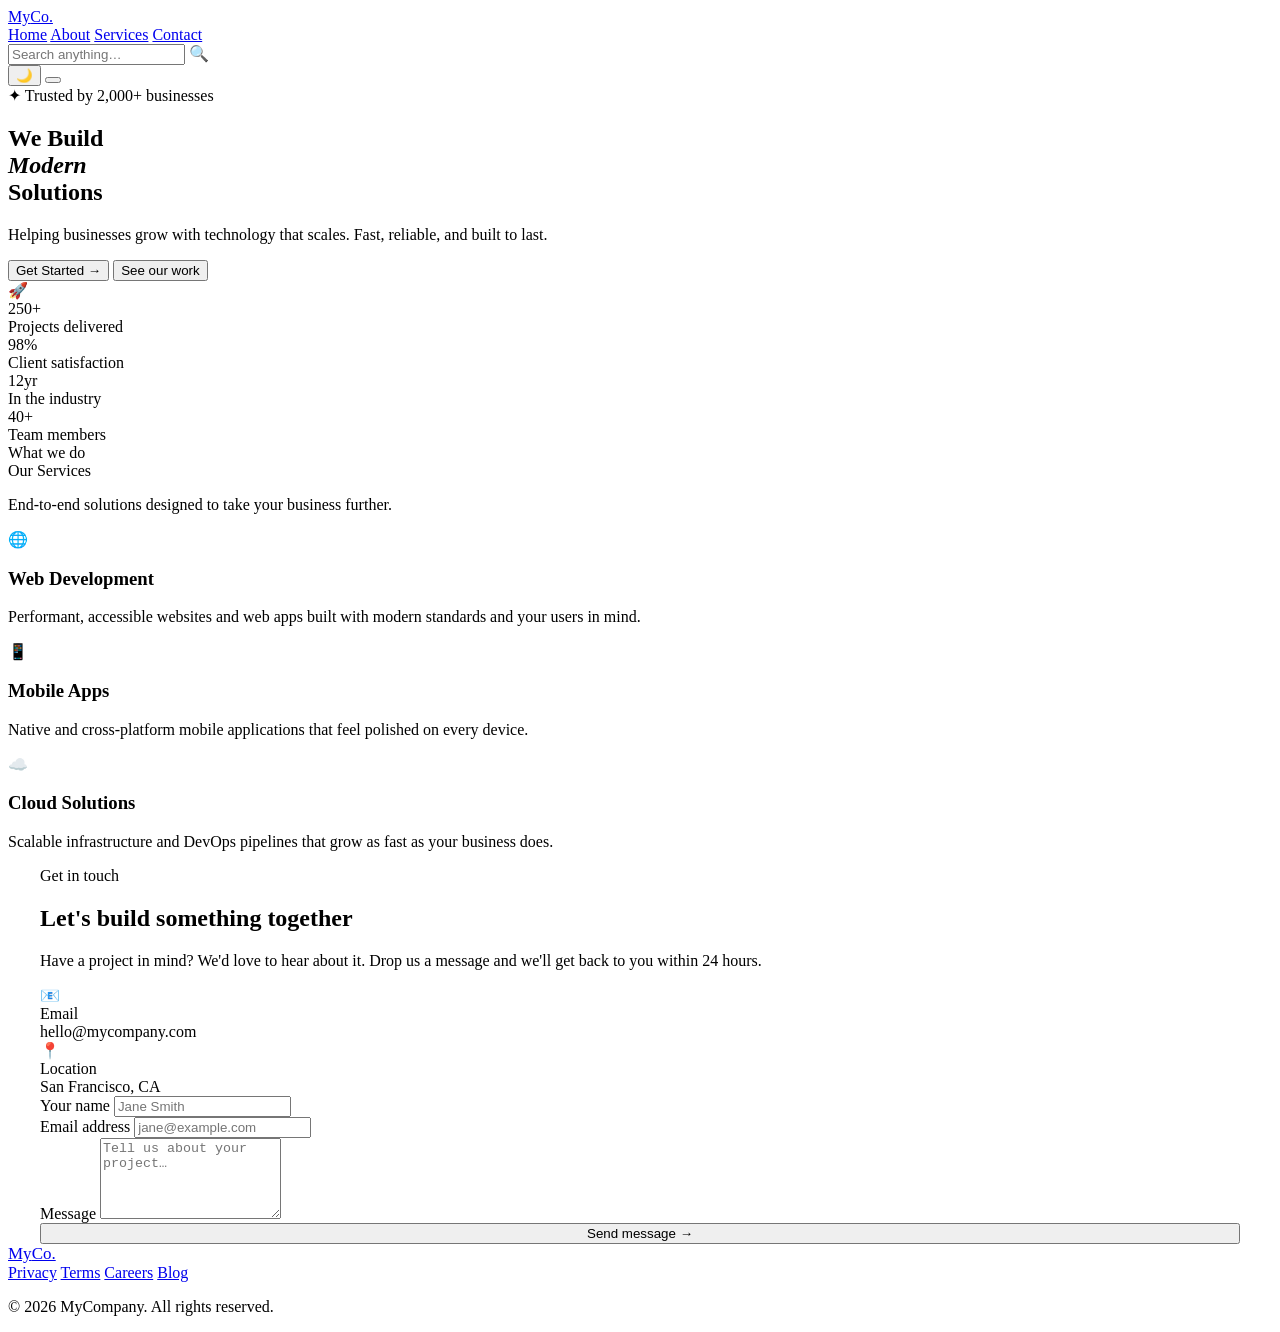
==== index.html @ 7e1bfcbe "updated files" ====
<!DOCTYPE html>
<html lang="en">

<head>
  <meta charset="UTF-8">
  <meta name="viewport" content="width=device-width, initial-scale=1.0">
  <title>MyCompany</title>

  <link rel="stylesheet" href="C:\TICL-Project\css\styles.css">
</head>

<body>
  <!-- OVERLAY -->
  <div class="overlay" id="overlay">
  </div>

  <!-- HEADER -->
  <header id="header">

    <a href="#" class="logo">My<span>Co.</span></a>

    <!-- NAV (MOVE THIS UP) -->
    <nav id="nav">
      <a href="C:\TICL-Project\pages\index.html" class="active">Home</a>
      <a href="C:\TICL-Project\pages\about.html">About</a>
      <a href="C:\TICL-Project\pages\services.html">Services</a>
      <a href="C:\TICL-Project\pages\contact.html">Contact</a>
    </nav>

    <!-- SEARCH -->
    <div class="search-wrap">
      <input type="text" id="searchInput" placeholder="Search anything…" class="search-input">
      <span class="search-icon">🔍</span>
    </div>

    <!-- RIGHT SIDE CONTROLS -->
    <div class="header-controls">
      <button class="icon-btn" id="darkToggle" title="Toggle dark mode">🌙</button>

      <button class="hamburger" id="hamburger" aria-label="Menu">
        <span></span><span></span><span></span>
      </button>
    </div>

  </header>

  <!-- HERO -->
  <section class="hero reveal">
    <div class="hero-text">
      <div class="hero-badge">✦ Trusted by 2,000+ businesses</div>
      <h1>We Build<br><em>Modern</em><br>Solutions</h1>
      <p>Helping businesses grow with technology that scales. Fast, reliable, and built to last.</p>
      <div class="hero-actions">
        <button class="btn-primary">Get Started →</button>
        <button class="btn-outline">See our work</button>
      </div>
    </div>
    <div class="hero-visual">
      <div class="hero-illustration">🚀</div>
    </div>
  </section>

  <!-- STATS -->
  <div class="stats-bar reveal">
    <div class="stats-inner">
      <div class="stat">
        <div class="stat-num">250+</div>
        <div class="stat-label">Projects delivered</div>
      </div>
      <div class="stat">
        <div class="stat-num">98%</div>
        <div class="stat-label">Client satisfaction</div>
      </div>
      <div class="stat">
        <div class="stat-num">12yr</div>
        <div class="stat-label">In the industry</div>
      </div>
      <div class="stat">
        <div class="stat-num">40+</div>
        <div class="stat-label">Team members</div>
      </div>
    </div>
  </div>

  <!-- SERVICES -->
  <section class="section">
    <div class="section-label">What we do</div>
    <div class="section-title">Our Services</div>
    <p class="section-sub">End-to-end solutions designed to take your business further.</p>
    <div class="cards">
      <div class="card reveal">
        <div class="card-icon">🌐</div>
        <h3>Web Development</h3>
        <p>Performant, accessible websites and web apps built with modern standards and your users in mind.</p>
      </div>
      <div class="card reveal" style="transition-delay:0.1s">
        <div class="card-icon">📱</div>
        <h3>Mobile Apps</h3>
        <p>Native and cross-platform mobile applications that feel polished on every device.</p>
      </div>
      <div class="card reveal" style="transition-delay:0.2s">
        <div class="card-icon">☁️</div>
        <h3>Cloud Solutions</h3>
        <p>Scalable infrastructure and DevOps pipelines that grow as fast as your business does.</p>
      </div>
    </div>
  </section>

  <!-- CONTACT -->
  <section class="section"
    style="background: var(--surface); max-width:100%; border-top:1px solid var(--border); border-bottom:1px solid var(--border);">
    <div class="contact-wrap" style="max-width:1200px; margin:0 auto;">
      <div class="contact-info reveal">
        <div class="section-label">Get in touch</div>
        <h2>Let's build something together</h2>
        <p>Have a project in mind? We'd love to hear about it. Drop us a message and we'll get back to you within 24
          hours.</p>
        <div class="contact-detail">
          <div class="contact-detail-icon">📧</div>
          <div class="contact-detail-text">
            <div class="label">Email</div>
            <div class="value">hello@mycompany.com</div>
          </div>
        </div>
        <div class="contact-detail">
          <div class="contact-detail-icon">📍</div>
          <div class="contact-detail-text">
            <div class="label">Location</div>
            <div class="value">San Francisco, CA</div>
          </div>
        </div>
      </div>
      <div class="reveal" style="transition-delay:0.15s">
        <div class="form-group">
          <label>Your name</label>
          <input type="text" placeholder="Jane Smith">
        </div>
        <div class="form-group">
          <label>Email address</label>
          <input type="email" placeholder="jane@example.com">
        </div>
        <div class="form-group">
          <label>Message</label>
          <textarea rows="5" placeholder="Tell us about your project…"></textarea>
        </div>
        <button class="btn-primary" style="width:100%; justify-content:center;">Send message →</button>
      </div>
    </div>
  </section>

  <!-- FOOTER -->
  <footer>
    <div class="footer-inner">
      <a href="#" class="logo" style="font-size:17px;">My<span>Co.</span></a>
      <div class="footer-links">
        <a href="#">Privacy</a>
        <a href="#">Terms</a>
        <a href="#">Careers</a>
        <a href="#">Blog</a>
      </div>
      <p class="footer-copy">© 2026 MyCompany. All rights reserved.</p>
    </div>
  </footer>

  <!-- SCRIPTS -->
  <script src="C:\TICL-Project\jsScripts\darkMode.js"></script>
  <script src="C:\TICL-Project\jsScripts\search.js"></script>
</body>

</html>
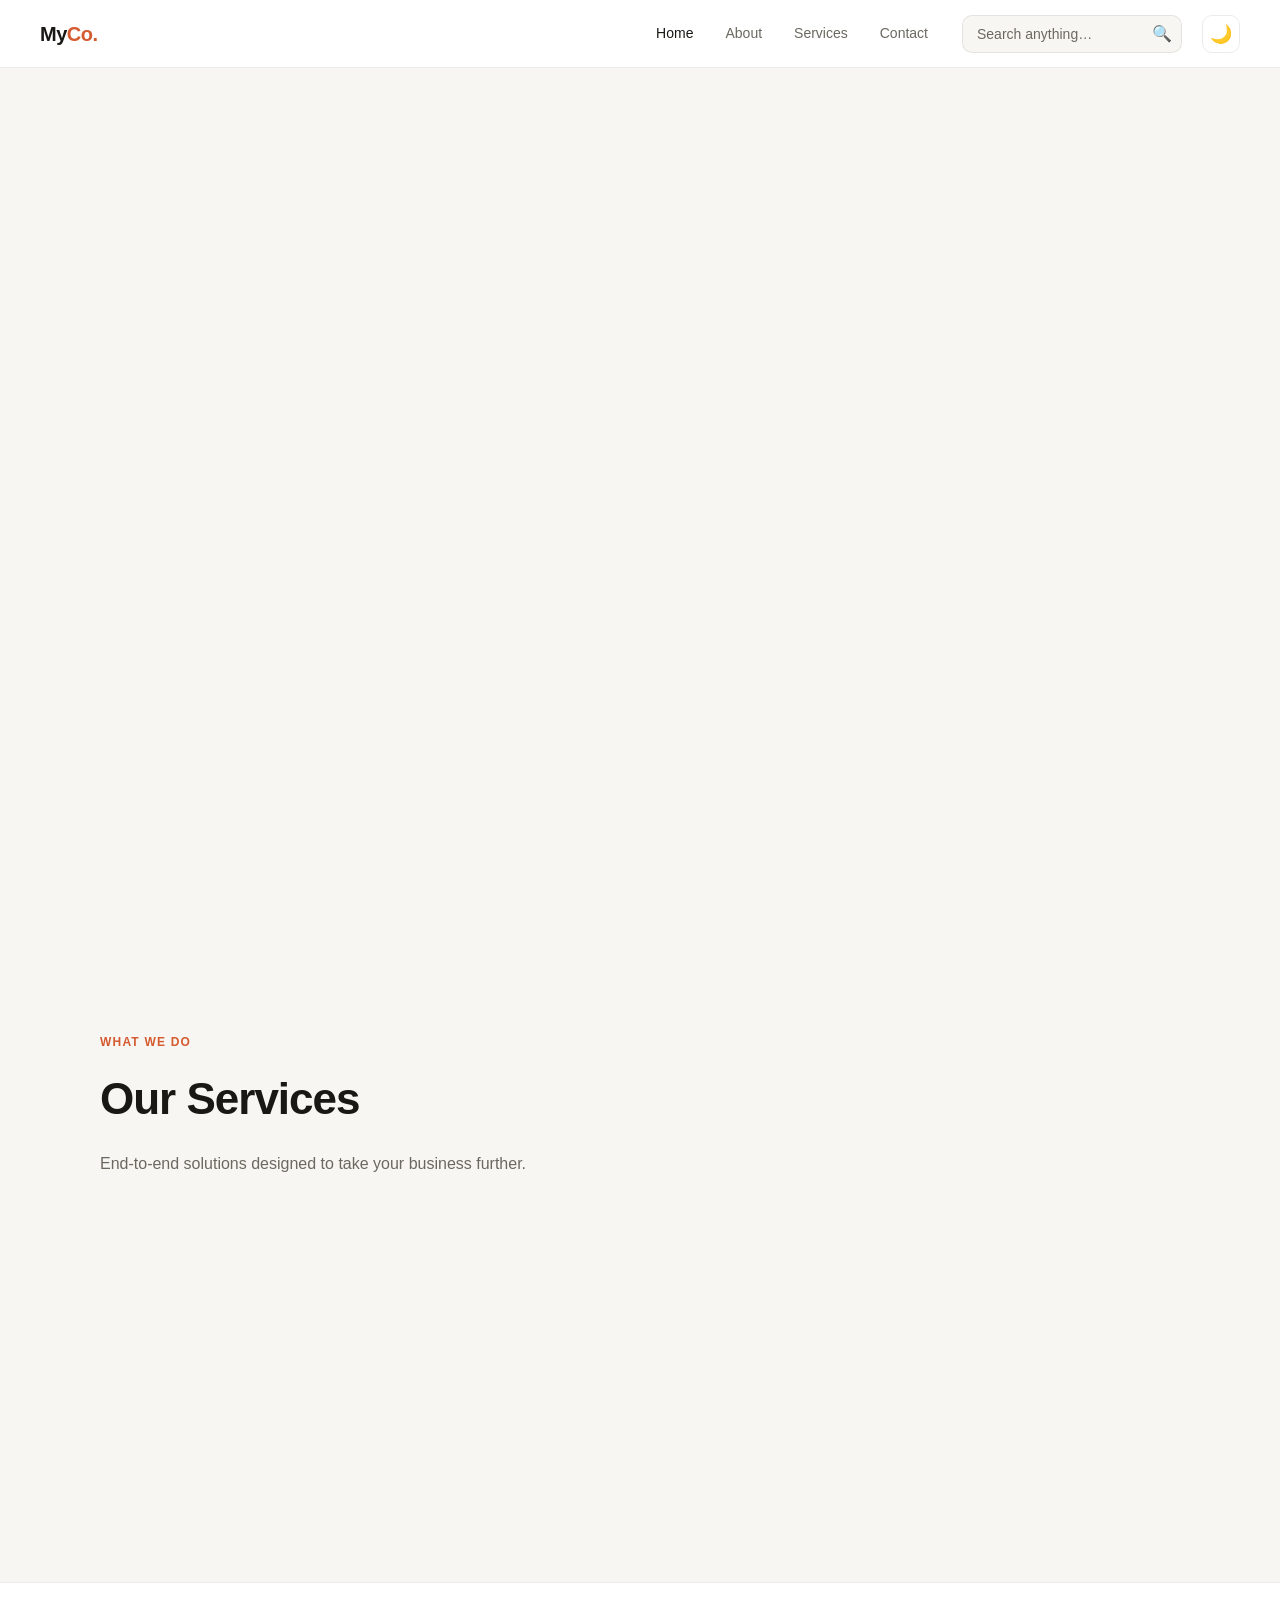
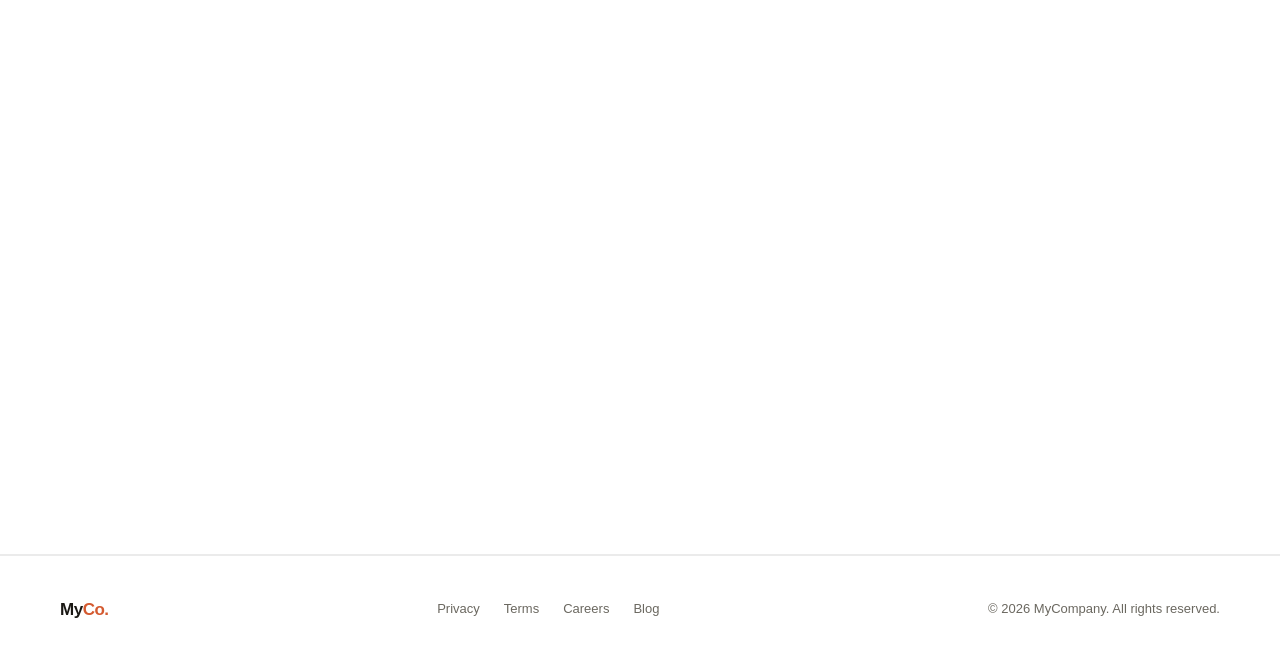
==== commit 97dca9da: "updated href links" ====
--- a/index.html
+++ b/index.html
@@ -6,7 +6,7 @@
   <meta name="viewport" content="width=device-width, initial-scale=1.0">
   <title>MyCompany</title>
 
-  <link rel="stylesheet" href="C:\TICL-Project\css\styles.css">
+  <link rel="stylesheet" href="styles.css">
 </head>
 
 <body>
@@ -21,7 +21,7 @@
 
     <!-- NAV (MOVE THIS UP) -->
     <nav id="nav">
-      <a href="C:\TICL-Project\pages\index.html" class="active">Home</a>
+      <a href="C:\TICL-Project\styles.css" class="active">Home</a>
       <a href="C:\TICL-Project\pages\about.html">About</a>
       <a href="C:\TICL-Project\pages\services.html">Services</a>
       <a href="C:\TICL-Project\pages\contact.html">Contact</a>
--- a/styles.css
+++ b/styles.css
@@ -0,0 +1,782 @@
+*,
+*::before,
+*::after {
+  margin: 0;
+  padding: 0;
+  box-sizing: border-box;
+}
+
+:root {
+  --bg: #f7f6f2;
+  --surface: #ffffff;
+  --text: #1a1814;
+  --muted: #6b6860;
+  --accent: #d45a30;
+  --accent2: #1a4fad;
+  --border: rgba(0, 0, 0, 0.08);
+  --shadow: 0 2px 16px rgba(0, 0, 0, 0.07);
+  --nav-h: 68px;
+  --radius: 14px;
+  --transition: 0.3s ease;
+}
+
+body.dark {
+  --bg: #14130f;
+  --surface: #1e1d19;
+  --text: #f0ece4;
+  --muted: #9b9890;
+  --border: rgba(255, 255, 255, 0.08);
+  --shadow: 0 2px 20px rgba(0, 0, 0, 0.4);
+}
+
+body {
+  background: var(--bg);
+  color: var(--text);
+  font-family: "DM Sans", sans-serif;
+  font-size: 16px;
+  line-height: 1.6;
+  transition:
+    background var(--transition),
+    color var(--transition);
+}
+
+/* ── HEADER ── */
+header {
+  position: sticky;
+  top: 0;
+  z-index: 200;
+  height: var(--nav-h);
+  background: var(--surface);
+  border-bottom: 1px solid var(--border);
+  display: flex;
+  align-items: center;
+  padding: 0 40px;
+  gap: 20px;
+  transition:
+    background var(--transition),
+    box-shadow var(--transition);
+}
+
+header.scrolled {
+  box-shadow: var(--shadow);
+}
+
+.logo {
+  font-family: "Syne", sans-serif;
+  font-weight: 700;
+  font-size: 20px;
+  letter-spacing: -0.5px;
+  color: var(--text);
+  text-decoration: none;
+  flex-shrink: 0;
+}
+
+.logo span {
+  color: var(--accent);
+}
+
+/* ── NAV LINKS ── */
+nav {
+  display: flex;
+  align-items: center;
+  gap: 4px;
+  margin-left: auto;
+}
+
+nav a {
+  font-size: 14px;
+  font-weight: 500;
+  color: var(--muted);
+  text-decoration: none;
+  padding: 8px 14px;
+  border-radius: 8px;
+  transition:
+    color var(--transition),
+    background var(--transition);
+}
+
+nav a:hover {
+  color: var(--text);
+  background: var(--border);
+}
+
+nav a.active {
+  color: var(--text);
+}
+
+/* ── HEADER CONTROLS ── */
+.header-controls {
+  display: flex;
+  align-items: center;
+  gap: 8px;
+}
+
+.icon-btn {
+  width: 38px;
+  height: 38px;
+  border: 1px solid var(--border);
+  border-radius: 10px;
+  background: transparent;
+  color: var(--text);
+  cursor: pointer;
+  display: flex;
+  align-items: center;
+  justify-content: center;
+  font-size: 18px;
+  transition:
+    background var(--transition),
+    border-color var(--transition);
+  flex-shrink: 0;
+  padding: 0;
+}
+
+.icon-btn:hover {
+  background: var(--border);
+}
+
+/* ── SEARCH ── */
+.search-wrap {
+  position: relative;
+}
+
+.search-input {
+  height: 38px;
+  width: 220px;
+  padding: 0 38px 0 14px;
+  border: 1px solid var(--border);
+  border-radius: 10px;
+  background: var(--bg);
+  color: var(--text);
+  font-size: 14px;
+  font-family: inherit;
+  outline: none;
+  transition:
+    border-color var(--transition),
+    width var(--transition);
+}
+
+.search-input:focus {
+  border-color: var(--accent2);
+  width: 260px;
+}
+
+.search-input::placeholder {
+  color: var(--muted);
+}
+
+.search-icon {
+  position: absolute;
+  right: 10px;
+  top: 50%;
+  transform: translateY(-50%);
+  font-size: 16px;
+  color: var(--muted);
+  pointer-events: none;
+}
+
+/* ── HAMBURGER ── */
+.hamburger {
+  display: none;
+  width: 38px;
+  height: 38px;
+  border: 1px solid var(--border);
+  border-radius: 10px;
+  background: transparent;
+  cursor: pointer;
+  flex-direction: column;
+  align-items: center;
+  justify-content: center;
+  gap: 5px;
+  padding: 0;
+  flex-shrink: 0;
+}
+
+.hamburger span {
+  display: block;
+  width: 18px;
+  height: 1.5px;
+  background: var(--text);
+  border-radius: 2px;
+  transition:
+    transform 0.3s,
+    opacity 0.3s;
+}
+
+.hamburger.open span:nth-child(1) {
+  transform: translateY(6.5px) rotate(45deg);
+}
+
+.hamburger.open span:nth-child(2) {
+  opacity: 0;
+}
+
+.hamburger.open span:nth-child(3) {
+  transform: translateY(-6.5px) rotate(-45deg);
+}
+
+/* ── MOBILE OVERLAY ── */
+.overlay {
+  display: none;
+  position: fixed;
+  inset: 0;
+  background: rgba(0, 0, 0, 0.4);
+  z-index: 150;
+  backdrop-filter: blur(2px);
+}
+
+.overlay.show {
+  display: block;
+}
+
+/* ── HERO ── */
+.hero {
+  min-height: calc(90vh - var(--nav-h));
+  display: flex;
+  align-items: center;
+  justify-content: space-between;
+  gap: 60px;
+  padding: 80px 60px;
+  max-width: 1200px;
+  margin: 0 auto;
+}
+
+.hero-text {
+  flex: 1;
+}
+
+.hero-badge {
+  display: inline-flex;
+  align-items: center;
+  gap: 6px;
+  background: #fff3ee;
+  color: var(--accent);
+  border: 1px solid rgba(212, 90, 48, 0.2);
+  font-size: 12px;
+  font-weight: 500;
+  letter-spacing: 0.04em;
+  padding: 5px 12px;
+  border-radius: 20px;
+  margin-bottom: 20px;
+}
+
+body.dark .hero-badge {
+  background: rgba(212, 90, 48, 0.15);
+}
+
+.hero h1 {
+  font-family: "Syne", sans-serif;
+  font-size: clamp(36px, 5vw, 62px);
+  font-weight: 700;
+  line-height: 1.1;
+  letter-spacing: -1.5px;
+  margin-bottom: 20px;
+}
+
+.hero h1 em {
+  color: var(--accent);
+  font-style: normal;
+}
+
+.hero p {
+  font-size: 18px;
+  color: var(--muted);
+  max-width: 480px;
+  margin-bottom: 36px;
+  line-height: 1.7;
+}
+
+.hero-actions {
+  display: flex;
+  gap: 12px;
+  flex-wrap: wrap;
+}
+
+.btn-primary {
+  display: inline-flex;
+  align-items: center;
+  gap: 8px;
+  padding: 14px 28px;
+  background: var(--accent);
+  color: #fff;
+  border: none;
+  border-radius: 10px;
+  font-size: 15px;
+  font-weight: 500;
+  font-family: inherit;
+  cursor: pointer;
+  transition:
+    transform 0.2s,
+    box-shadow 0.2s;
+  text-decoration: none;
+}
+
+.btn-primary:hover {
+  transform: translateY(-2px);
+  box-shadow: 0 8px 20px rgba(212, 90, 48, 0.3);
+}
+
+.btn-outline {
+  display: inline-flex;
+  align-items: center;
+  gap: 8px;
+  padding: 14px 28px;
+  background: transparent;
+  color: var(--text);
+  border: 1px solid var(--border);
+  border-radius: 10px;
+  font-size: 15px;
+  font-weight: 500;
+  font-family: inherit;
+  cursor: pointer;
+  transition: background var(--transition);
+}
+
+.btn-outline:hover {
+  background: var(--border);
+}
+
+.hero-visual {
+  flex: 1;
+  max-width: 480px;
+  display: flex;
+  align-items: center;
+  justify-content: center;
+}
+
+.hero-illustration {
+  width: 100%;
+  aspect-ratio: 1;
+  max-width: 400px;
+  border-radius: 24px;
+  background: linear-gradient(135deg, #e8f2ff 0%, #f5edff 100%);
+  display: flex;
+  align-items: center;
+  justify-content: center;
+  font-size: 100px;
+  border: 1px solid var(--border);
+  position: relative;
+  overflow: hidden;
+}
+
+body.dark .hero-illustration {
+  background: linear-gradient(135deg, #1a2540 0%, #221a35 100%);
+}
+
+.hero-illustration::before {
+  content: "";
+  position: absolute;
+  width: 250px;
+  height: 250px;
+  border-radius: 50%;
+  background: rgba(212, 90, 48, 0.08);
+  top: -60px;
+  right: -60px;
+}
+
+/* ── STATS BAR ── */
+.stats-bar {
+  border-top: 1px solid var(--border);
+  border-bottom: 1px solid var(--border);
+  background: var(--surface);
+}
+
+.stats-inner {
+  display: flex;
+  justify-content: space-around;
+  max-width: 1200px;
+  margin: 0 auto;
+  padding: 32px 60px;
+  gap: 20px;
+  flex-wrap: wrap;
+}
+
+.stat {
+  text-align: center;
+}
+
+.stat-num {
+  font-family: "Syne", sans-serif;
+  font-size: 32px;
+  font-weight: 700;
+  color: var(--accent);
+  line-height: 1;
+}
+
+.stat-label {
+  font-size: 13px;
+  color: var(--muted);
+  margin-top: 4px;
+}
+
+/* ── SECTION ── */
+.section {
+  padding: 100px 60px;
+  max-width: 1200px;
+  margin: 0 auto;
+}
+
+.section-label {
+  font-size: 12px;
+  font-weight: 600;
+  letter-spacing: 0.1em;
+  color: var(--accent);
+  text-transform: uppercase;
+  margin-bottom: 12px;
+}
+
+.section-title {
+  font-family: "Syne", sans-serif;
+  font-size: clamp(28px, 3.5vw, 44px);
+  font-weight: 700;
+  letter-spacing: -1px;
+  margin-bottom: 16px;
+}
+
+.section-sub {
+  font-size: 16px;
+  color: var(--muted);
+  max-width: 520px;
+  margin-bottom: 60px;
+  line-height: 1.7;
+}
+
+/* ── CARDS ── */
+.cards {
+  display: grid;
+  grid-template-columns: repeat(auto-fit, minmax(260px, 1fr));
+  gap: 20px;
+}
+
+.card {
+  background: var(--surface);
+  border: 1px solid var(--border);
+  border-radius: var(--radius);
+  padding: 32px 28px;
+  transition:
+    transform 0.3s,
+    box-shadow 0.3s;
+}
+
+.card:hover {
+  transform: translateY(-6px);
+  box-shadow: var(--shadow);
+}
+
+.card-icon {
+  width: 48px;
+  height: 48px;
+  border-radius: 12px;
+  background: var(--bg);
+  border: 1px solid var(--border);
+  display: flex;
+  align-items: center;
+  justify-content: center;
+  font-size: 22px;
+  margin-bottom: 20px;
+}
+
+.card h3 {
+  font-family: "Syne", sans-serif;
+  font-size: 18px;
+  font-weight: 600;
+  margin-bottom: 10px;
+}
+
+.card p {
+  font-size: 14px;
+  color: var(--muted);
+  line-height: 1.7;
+}
+
+/* ── CONTACT ── */
+.contact-wrap {
+  display: grid;
+  grid-template-columns: 1fr 1fr;
+  gap: 60px;
+  align-items: start;
+}
+
+.contact-info h2 {
+  font-family: "Syne", sans-serif;
+  font-size: 36px;
+  font-weight: 700;
+  letter-spacing: -1px;
+  margin-bottom: 16px;
+}
+
+.contact-info p {
+  color: var(--muted);
+  line-height: 1.7;
+  margin-bottom: 32px;
+}
+
+.contact-detail {
+  display: flex;
+  gap: 12px;
+  align-items: flex-start;
+  margin-bottom: 20px;
+}
+
+.contact-detail-icon {
+  width: 38px;
+  height: 38px;
+  background: var(--bg);
+  border: 1px solid var(--border);
+  border-radius: 10px;
+  display: flex;
+  align-items: center;
+  justify-content: center;
+  font-size: 18px;
+  flex-shrink: 0;
+}
+
+.contact-detail-text .label {
+  font-size: 12px;
+  color: var(--muted);
+}
+
+.contact-detail-text .value {
+  font-size: 14px;
+  font-weight: 500;
+}
+
+.form-group {
+  margin-bottom: 16px;
+}
+
+.form-group label {
+  display: block;
+  font-size: 13px;
+  font-weight: 500;
+  margin-bottom: 6px;
+  color: var(--text);
+}
+
+.form-group input,
+.form-group textarea {
+  width: 100%;
+  padding: 12px 16px;
+  border: 1px solid var(--border);
+  border-radius: 10px;
+  background: var(--bg);
+  color: var(--text);
+  font-family: inherit;
+  font-size: 14px;
+  outline: none;
+  transition: border-color var(--transition);
+  resize: vertical;
+}
+
+.form-group input:focus,
+.form-group textarea:focus {
+  border-color: var(--accent2);
+}
+
+/* ── FOOTER ── */
+footer {
+  background: var(--surface);
+  border-top: 1px solid var(--border);
+  padding: 40px 60px;
+}
+
+.footer-inner {
+  max-width: 1200px;
+  margin: 0 auto;
+  display: flex;
+  align-items: center;
+  justify-content: space-between;
+  gap: 20px;
+  flex-wrap: wrap;
+}
+
+.footer-links {
+  display: flex;
+  gap: 24px;
+}
+
+.footer-links a {
+  font-size: 13px;
+  color: var(--muted);
+  text-decoration: none;
+  transition: color var(--transition);
+}
+
+.footer-links a:hover {
+  color: var(--text);
+}
+
+.footer-copy {
+  font-size: 13px;
+  color: var(--muted);
+}
+
+/* ── REVEAL ANIMATION ── */
+.reveal {
+  opacity: 0;
+  transform: translateY(30px);
+  transition:
+    opacity 0.7s ease,
+    transform 0.7s ease;
+}
+
+.reveal.visible {
+  opacity: 1;
+  transform: translateY(0);
+}
+
+/* ── MOBILE STYLES ── */
+@media (max-width: 768px) {
+  header {
+    padding: 0 20px;
+  }
+
+  .search-wrap {
+    display: none;
+  }
+
+  .hamburger {
+    display: flex;
+  }
+
+  nav {
+    position: fixed;
+    top: 0;
+    right: 0;
+    width: min(280px, 85vw);
+    height: 100vh;
+    background: var(--surface);
+    flex-direction: column;
+    align-items: flex-start;
+    gap: 0;
+    padding: calc(var(--nav-h) + 20px) 0 40px;
+    border-left: 1px solid var(--border);
+    transform: translateX(100%);
+    transition: transform 0.35s cubic-bezier(0.4, 0, 0.2, 1);
+    z-index: 160;
+    margin-left: 0;
+    overflow-y: auto;
+  }
+
+  nav.open {
+    transform: translateX(0);
+  }
+
+  nav a {
+    width: 100%;
+    padding: 16px 28px;
+    border-radius: 0;
+    border-bottom: 1px solid var(--border);
+    font-size: 16px;
+  }
+
+  .hero {
+    flex-direction: column;
+    padding: 60px 24px;
+    text-align: center;
+    min-height: auto;
+    gap: 40px;
+  }
+
+  .hero p {
+    margin-left: auto;
+    margin-right: auto;
+  }
+
+  .hero-actions {
+    justify-content: center;
+  }
+
+  .hero-visual {
+    width: 100%;
+    max-width: 100%;
+  }
+
+  .hero-illustration {
+    max-width: 280px;
+    margin: 0 auto;
+  }
+
+  .stats-inner {
+    padding: 28px 24px;
+    gap: 28px;
+  }
+
+  .section {
+    padding: 60px 24px;
+  }
+
+  .contact-wrap {
+    grid-template-columns: 1fr;
+    gap: 40px;
+  }
+
+  footer {
+    padding: 32px 24px;
+  }
+
+  .footer-inner {
+    flex-direction: column;
+    align-items: flex-start;
+  }
+}
+
+@media (max-width: 480px) {
+  .hero-actions {
+    flex-direction: column;
+    align-items: center;
+  }
+
+  .btn-primary,
+  .btn-outline {
+    width: 100%;
+    justify-content: center;
+  }
+
+  .cards {
+    grid-template-columns: 1fr;
+  }
+}
+
+/*Search CSS*/
+/* ── SEARCH SUGGESTIONS ── */
+.suggestions {
+  position: absolute;
+  top: calc(100% + 6px);
+  left: 0;
+  width: 100%;
+  background: var(--surface);
+  border: 1px solid var(--border);
+  border-radius: 12px;
+  box-shadow: var(--shadow);
+  list-style: none;
+  padding: 6px 0;
+  margin: 0;
+  max-height: 240px;
+  overflow-y: auto;
+  z-index: 999;
+  display: none;
+}
+
+.suggestions li {
+  padding: 10px 14px;
+  font-size: 14px;
+  cursor: pointer;
+  color: var(--text);
+  transition: background 0.2s ease;
+}
+
+.suggestions li:hover {
+  background: var(--bg);
+}
+
+/*adding the search in the mobile*/
+@media (max-width: 768px) {
+  .search-wrap {
+    display: block;
+    width: 100%;
+  }
+
+  .search-input {
+    width: 100%;
+  }
+}
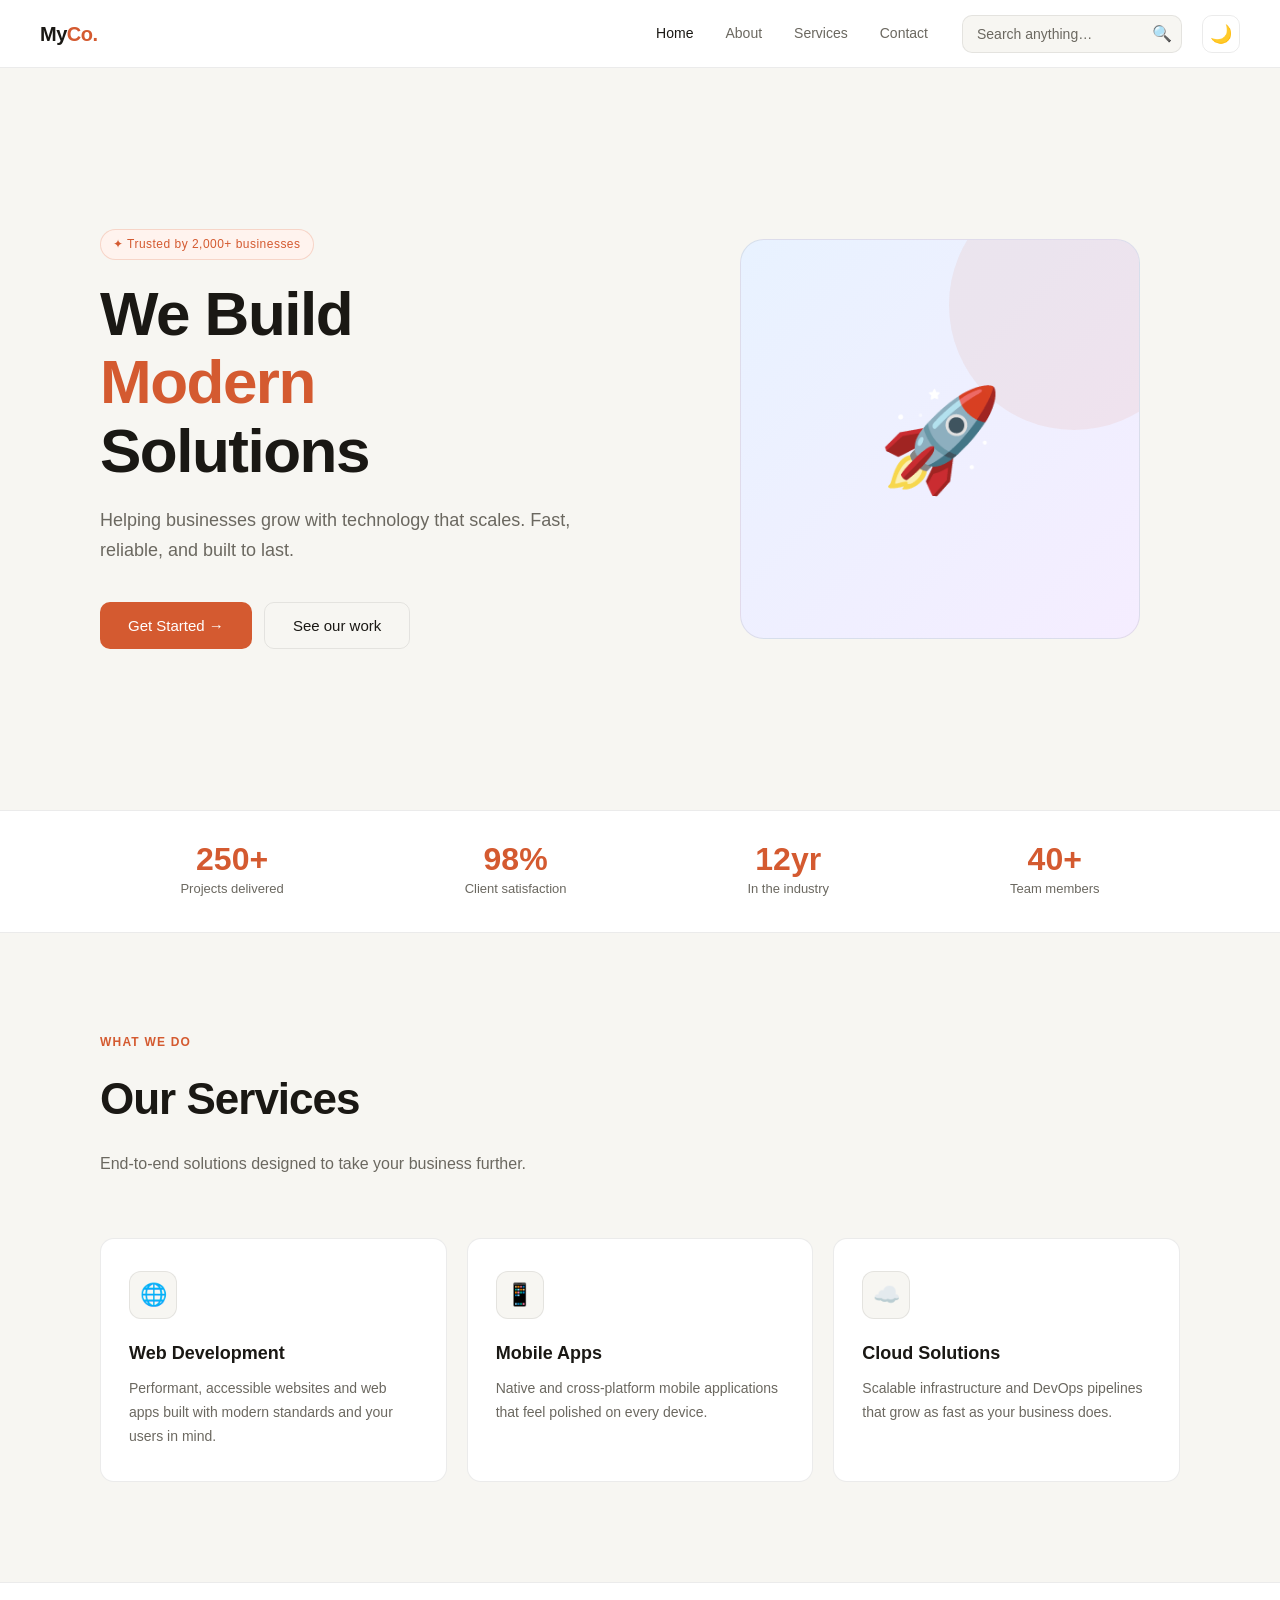
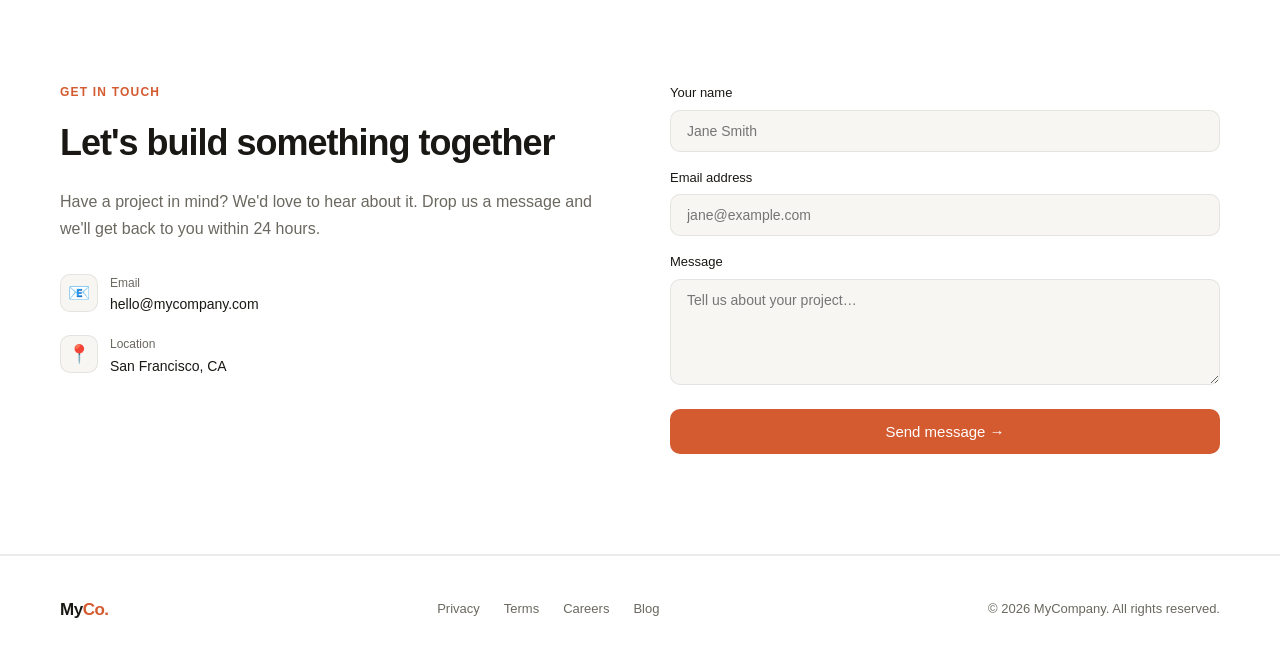
==== commit 0917e11a: "Fixed the issues -- pages issue and the navigation issue, search bar issue content not visible issue" ====
--- a/index.html
+++ b/index.html
@@ -21,10 +21,10 @@
 
     <!-- NAV (MOVE THIS UP) -->
     <nav id="nav">
-      <a href="C:\TICL-Project\styles.css" class="active">Home</a>
-      <a href="C:\TICL-Project\pages\about.html">About</a>
-      <a href="C:\TICL-Project\pages\services.html">Services</a>
-      <a href="C:\TICL-Project\pages\contact.html">Contact</a>
+      <a href="index.html" class="active">Home</a>
+      <a href="pages\about.html">About</a>
+      <a href="pages\services.html">Services</a>
+      <a href="pages\contact.html">Contact</a>
     </nav>
 
     <!-- SEARCH -->
@@ -163,8 +163,8 @@
   </footer>
 
   <!-- SCRIPTS -->
-  <script src="C:\TICL-Project\jsScripts\darkMode.js"></script>
-  <script src="C:\TICL-Project\jsScripts\search.js"></script>
+  <script src="pages/jsScripts/darkMode.js"></script>
+  <script src="pages/jsScripts/search.js"></script>
 </body>
 
 </html>
